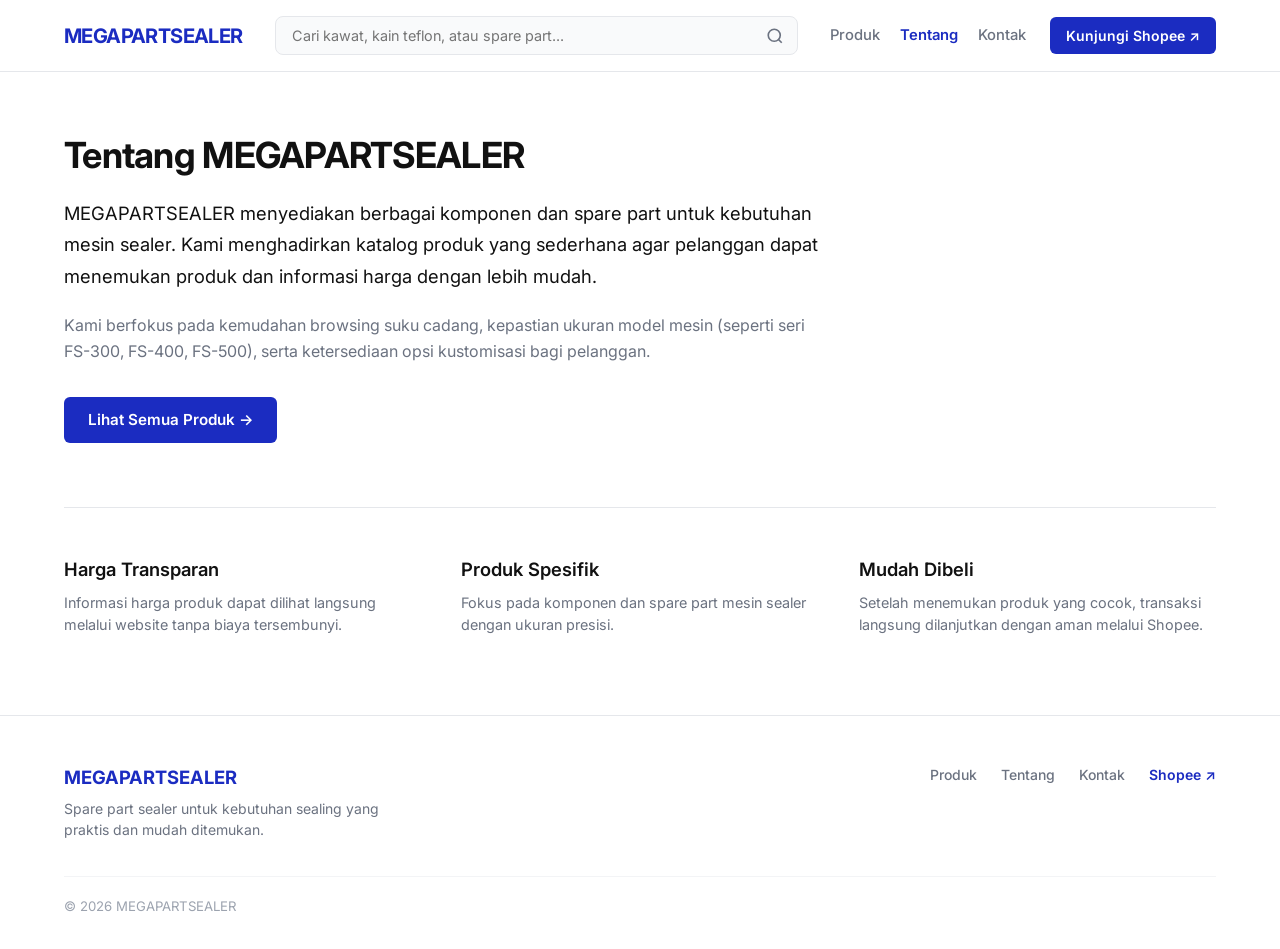
==== about.html @ 577b9db2 "Day One or One Day" ====
<!DOCTYPE html>
<html lang="id">
<head>
  <meta charset="UTF-8">
  <meta name="viewport" content="width=device-width, initial-scale=1.0">
  <title>Tentang Kami — MEGAPARTSEALER</title>
  <meta name="description" content="Tentang MEGAPARTSEALER, penyedia suku cadang dan komponen mesin sealer yang terpercaya dengan harga transparan.">
  
  <!-- CSS Stylesheets -->
  <link rel="stylesheet" href="css/style.css">
  <link rel="stylesheet" href="css/components.css">
  <link rel="stylesheet" href="css/responsive.css">
</head>
<body>

  <!-- Modern Marketplace Navbar -->
  <header class="navbar">
    <div class="container navbar-container">
      <a href="index.html" class="navbar-brand">
        MEGAPARTSEALER
      </a>

      <form class="navbar-search-form" action="products.html" method="GET">
        <input type="text" name="q" class="navbar-search-input" placeholder="Cari kawat, kain teflon, atau spare part..." autocomplete="off">
        <button type="submit" class="navbar-search-btn" aria-label="Cari">
          <svg width="18" height="18" viewBox="0 0 24 24" fill="none" stroke="currentColor" stroke-width="2.2"><circle cx="11" cy="11" r="8"/><line x1="21" y1="21" x2="16.65" y2="16.65"/></svg>
        </button>
      </form>

      <div class="navbar-right">
        <nav class="navbar-nav">
          <a href="products.html" class="nav-link">Produk</a>
          <a href="about.html" class="nav-link active">Tentang</a>
          <a href="contact.html" class="nav-link">Kontak</a>
        </nav>

        <a href="https://shopee.co.id/megapartsealer" target="_blank" rel="noopener noreferrer" class="btn-shopee-nav">
          Kunjungi Shopee ↗
        </a>

        <button type="button" class="hamburger-btn" aria-label="Menu">
          <svg width="24" height="24" fill="none" stroke="currentColor" stroke-width="2" viewBox="0 0 24 24"><path d="M4 6h16M4 12h16M4 18h16"/></svg>
        </button>
      </div>
    </div>
  </header>

  <!-- About Main Content -->
  <main class="container" style="padding-top: 56px; padding-bottom: 80px;">
    <div style="max-width: 760px; margin-bottom: 64px;">
      <h1 class="section-title" style="font-size: 2.25rem; margin-bottom: 16px;">
        Tentang MEGAPARTSEALER
      </h1>
      <p style="font-size: 1.15rem; color: var(--text-main); line-height: 1.7; margin-bottom: 20px;">
        MEGAPARTSEALER menyediakan berbagai komponen dan spare part untuk kebutuhan mesin sealer. Kami menghadirkan katalog produk yang sederhana agar pelanggan dapat menemukan produk dan informasi harga dengan lebih mudah.
      </p>
      <p style="font-size: 1rem; color: var(--text-muted); line-height: 1.65; margin-bottom: 32px;">
        Kami berfokus pada kemudahan browsing suku cadang, kepastian ukuran model mesin (seperti seri FS-300, FS-400, FS-500), serta ketersediaan opsi kustomisasi bagi pelanggan.
      </p>
      <a href="products.html" class="btn-shopee-primary" style="padding: 12px 24px;">
        Lihat Semua Produk &rarr;
      </a>
    </div>

    <!-- 3 Core Points -->
    <div style="border-top: 1px solid var(--border-light); padding-top: 48px;">
      <div class="why-grid">
        <div class="why-item">
          <h3>Harga Transparan</h3>
          <p>Informasi harga produk dapat dilihat langsung melalui website tanpa biaya tersembunyi.</p>
        </div>

        <div class="why-item">
          <h3>Produk Spesifik</h3>
          <p>Fokus pada komponen dan spare part mesin sealer dengan ukuran presisi.</p>
        </div>

        <div class="why-item">
          <h3>Mudah Dibeli</h3>
          <p>Setelah menemukan produk yang cocok, transaksi langsung dilanjutkan dengan aman melalui Shopee.</p>
        </div>
      </div>
    </div>
  </main>

  <!-- Minimal Marketplace Footer -->
  <footer class="footer">
    <div class="container">
      <div class="footer-top">
        <div>
          <div class="footer-brand">MEGAPARTSEALER</div>
          <p class="footer-desc">
            Spare part sealer untuk kebutuhan sealing yang praktis dan mudah ditemukan.
          </p>
        </div>

        <nav class="footer-nav">
          <a href="products.html">Produk</a>
          <a href="about.html">Tentang</a>
          <a href="contact.html">Kontak</a>
          <a href="https://shopee.co.id/megapartsealer" target="_blank" rel="noopener noreferrer" style="color: var(--primary-blue); font-weight: 600;">
            Shopee ↗
          </a>
        </nav>
      </div>

      <div class="footer-bottom">
        &copy; 2026 MEGAPARTSEALER
      </div>
    </div>
  </footer>

  <!-- Scripts -->
  <script src="js/products.js"></script>
  <script src="js/main.js"></script>
</body>
</html>
---- css/style.css ----
/* ==========================================================================
   MEGAPARTSEALER — MODERN MARKETPLACE UX DESIGN SYSTEM
   Color: #1B2CC1 (Primary Blue), #FFFFFF (White), #111111 (Dark Neutral)
   Typography: Inter exclusively
   ========================================================================== */

@import url('https://fonts.googleapis.com/css2?family=Inter:wght@400;500;600;700&display=swap');

:root {
  /* Colors */
  --primary-blue: #1B2CC1;
  --primary-blue-hover: #142094;
  --primary-blue-subtle: #F0F2FF;
  
  --bg-white: #FFFFFF;
  --bg-subtle: #F9FAFB;
  --bg-card: #FFFFFF;

  --text-main: #111111;
  --text-muted: #6B7280;
  --text-light: #9CA3AF;
  --text-white: #FFFFFF;

  --border-subtle: #F3F4F6;
  --border-light: #E5E7EB;

  --badge-green: #059669;
  --badge-green-bg: #ECFDF5;

  /* Typography */
  --font-sans: 'Inter', -apple-system, BlinkMacSystemFont, 'Segoe UI', Roboto, sans-serif;

  /* Layout & Spacing */
  --container-max: 1200px;
  --header-height: 72px;
  --transition: all 0.2s cubic-bezier(0.16, 1, 0.3, 1);
  --shadow-sm: 0 1px 3px 0 rgba(0, 0, 0, 0.05);
  --shadow-hover: 0 8px 16px -4px rgba(0, 0, 0, 0.06);
}

/* CSS Reset */
*, *::before, *::after {
  box-sizing: border-box;
  margin: 0;
  padding: 0;
}

html {
  scroll-behavior: smooth;
  font-size: 16px;
}

body {
  font-family: var(--font-sans);
  background-color: var(--bg-white);
  color: var(--text-main);
  line-height: 1.5;
  -webkit-font-smoothing: antialiased;
  min-height: 100vh;
  display: flex;
  flex-direction: column;
}

img, svg {
  display: block;
  max-width: 100%;
}

a {
  color: inherit;
  text-decoration: none;
  transition: var(--transition);
}

button, input, select, textarea {
  font-family: inherit;
  font-size: inherit;
  color: inherit;
}

/* Container */
.container {
  width: 100%;
  max-width: var(--container-max);
  margin-left: auto;
  margin-right: auto;
  padding-left: 24px;
  padding-right: 24px;
}

.section-spacing {
  padding-top: 56px;
  padding-bottom: 56px;
}

.section-header {
  margin-bottom: 32px;
}

.section-title {
  font-size: 1.5rem;
  font-weight: 700;
  color: var(--text-main);
  letter-spacing: -0.02em;
  margin-bottom: 6px;
}

.section-subtitle {
  font-size: 0.95rem;
  color: var(--text-muted);
}

/* ==========================================================================
   MARKETPLACE NAVBAR
   Left Logo | Center Big Search Bar | Right Links + Shopee CTA
   ========================================================================== */
.navbar {
  position: sticky;
  top: 0;
  z-index: 100;
  background-color: var(--bg-white);
  border-bottom: 1px solid var(--border-light);
  height: var(--header-height);
  display: flex;
  align-items: center;
}

.navbar-container {
  display: grid;
  grid-template-columns: auto 1fr auto;
  align-items: center;
  gap: 32px;
  width: 100%;
}

.navbar-brand {
  font-size: 1.25rem;
  font-weight: 700;
  color: var(--primary-blue);
  letter-spacing: -0.03em;
  white-space: nowrap;
}

/* Prominent Center Search Bar */
.navbar-search-form {
  position: relative;
  width: 100%;
  max-width: 540px;
  margin: 0 auto;
}

.navbar-search-input {
  width: 100%;
  padding: 10px 42px 10px 16px;
  border: 1px solid var(--border-light);
  border-radius: 8px;
  background-color: var(--bg-subtle);
  font-size: 0.9rem;
  color: var(--text-main);
  outline: none;
  transition: var(--transition);
}

.navbar-search-input:focus {
  border-color: var(--primary-blue);
  background-color: #ffffff;
  box-shadow: 0 0 0 3px var(--primary-blue-subtle);
}

.navbar-search-btn {
  position: absolute;
  right: 10px;
  top: 50%;
  transform: translateY(-50%);
  background: none;
  border: none;
  color: var(--text-muted);
  cursor: pointer;
  display: flex;
  align-items: center;
  justify-content: center;
  padding: 4px;
}

.navbar-search-btn:hover {
  color: var(--primary-blue);
}

/* Right Navigation Links */
.navbar-right {
  display: flex;
  align-items: center;
  gap: 24px;
  white-space: nowrap;
}

.navbar-nav {
  display: flex;
  align-items: center;
  gap: 20px;
}

.nav-link {
  font-size: 0.925rem;
  font-weight: 500;
  color: var(--text-muted);
  transition: var(--transition);
}

.nav-link:hover,
.nav-link.active {
  color: var(--primary-blue);
  font-weight: 600;
}

.btn-shopee-nav {
  display: inline-flex;
  align-items: center;
  gap: 4px;
  padding: 8px 16px;
  background-color: var(--primary-blue);
  color: var(--text-white);
  font-size: 0.875rem;
  font-weight: 600;
  border-radius: 6px;
  transition: var(--transition);
}

.btn-shopee-nav:hover {
  background-color: var(--primary-blue-hover);
}

.hamburger-btn {
  display: none;
  background: none;
  border: none;
  cursor: pointer;
  padding: 6px;
  color: var(--text-main);
}

/* ==========================================================================
   COMPACT HERO & SEARCH AREA
   ========================================================================== */
.hero-compact {
  background-color: var(--bg-subtle);
  border-bottom: 1px solid var(--border-subtle);
  padding: 48px 0 40px 0;
  text-align: center;
}

.hero-compact-content {
  max-width: 680px;
  margin: 0 auto;
}

.hero-compact-title {
  font-size: 2rem;
  font-weight: 700;
  color: var(--text-main);
  letter-spacing: -0.02em;
  line-height: 1.25;
  margin-bottom: 10px;
}

.hero-compact-desc {
  font-size: 0.95rem;
  color: var(--text-muted);
  line-height: 1.5;
  margin-bottom: 24px;
}

.hero-search-box {
  display: flex;
  gap: 8px;
  max-width: 580px;
  margin: 0 auto 20px auto;
}

.hero-search-input {
  flex-grow: 1;
  padding: 13px 18px;
  border: 1px solid var(--border-light);
  border-radius: 8px;
  background-color: #ffffff;
  font-size: 0.95rem;
  outline: none;
  transition: var(--transition);
}

.hero-search-input:focus {
  border-color: var(--primary-blue);
  box-shadow: 0 0 0 3px var(--primary-blue-subtle);
}

.hero-search-btn {
  padding: 13px 28px;
  background-color: var(--primary-blue);
  color: var(--text-white);
  border: none;
  border-radius: 8px;
  font-size: 0.95rem;
  font-weight: 600;
  cursor: pointer;
  transition: var(--transition);
}

.hero-search-btn:hover {
  background-color: var(--primary-blue-hover);
}

.quick-category-chips {
  display: flex;
  align-items: center;
  justify-content: center;
  gap: 8px;
  flex-wrap: wrap;
}

.quick-chip {
  padding: 6px 14px;
  background-color: #ffffff;
  border: 1px solid var(--border-light);
  border-radius: 999px;
  font-size: 0.825rem;
  font-weight: 500;
  color: var(--text-muted);
  cursor: pointer;
  transition: var(--transition);
}

.quick-chip:hover {
  border-color: var(--primary-blue);
  color: var(--primary-blue);
}

/* ==========================================================================
   CATEGORY SECTION (4 MAIN CATEGORIES)
   ========================================================================== */
.category-grid-4 {
  display: grid;
  grid-template-columns: repeat(4, 1fr);
  gap: 20px;
  margin-bottom: 20px;
}

.category-card {
  background-color: var(--bg-white);
  border: 1px solid var(--border-light);
  border-radius: 8px;
  padding: 16px;
  display: flex;
  align-items: center;
  gap: 16px;
  transition: var(--transition);
  cursor: pointer;
}

.category-card:hover {
  border-color: var(--primary-blue);
  box-shadow: var(--shadow-sm);
  transform: translateY(-2px);
}

.category-crop-wrap {
  width: 54px;
  height: 54px;
  background-color: var(--bg-subtle);
  border-radius: 6px;
  overflow: hidden;
  display: flex;
  align-items: center;
  justify-content: center;
  flex-shrink: 0;
}

.category-crop-wrap img {
  width: 100%;
  height: 100%;
  object-fit: contain;
}

.category-info h3 {
  font-size: 0.95rem;
  font-weight: 600;
  color: var(--text-main);
  margin-bottom: 2px;
}

.category-info p {
  font-size: 0.8rem;
  color: var(--text-muted);
}

/* ==========================================================================
   MARKETPLACE PRODUCT GRID (4 COLUMNS DESKTOP)
   ========================================================================== */
.product-grid {
  display: grid;
  grid-template-columns: repeat(4, 1fr);
  gap: 24px;
}

.product-card {
  background-color: var(--bg-white);
  border: 1px solid var(--border-light);
  border-radius: 8px;
  overflow: hidden;
  display: flex;
  flex-direction: column;
  transition: var(--transition);
}

.product-card:hover {
  border-color: var(--border-light);
  box-shadow: var(--shadow-hover);
  transform: translateY(-2px);
}

.product-img-box {
  background-color: #ffffff;
  aspect-ratio: 1 / 1;
  padding: 16px;
  display: flex;
  align-items: center;
  justify-content: center;
  border-bottom: 1px solid var(--border-subtle);
  position: relative;
  overflow: hidden;
}

.product-img-box img {
  max-width: 100%;
  max-height: 100%;
  object-fit: contain;
  transition: transform 0.25s ease;
}

.product-card:hover .product-img-box img {
  transform: scale(1.05);
}

.product-card-body {
  padding: 16px;
  display: flex;
  flex-direction: column;
  flex-grow: 1;
}

.product-card-category {
  font-size: 0.75rem;
  font-weight: 500;
  color: var(--text-light);
  margin-bottom: 4px;
  text-transform: uppercase;
  letter-spacing: 0.03em;
}

.product-card-title {
  font-size: 0.95rem;
  font-weight: 600;
  color: var(--text-main);
  line-height: 1.35;
  margin-bottom: 8px;
  display: -webkit-box;
  -webkit-line-clamp: 2;
  -webkit-box-orient: vertical;
  overflow: hidden;
  min-height: 2.7em;
}

.product-card:hover .product-card-title {
  color: var(--primary-blue);
}

.product-stock-tag {
  display: inline-flex;
  align-items: center;
  font-size: 0.75rem;
  font-weight: 600;
  color: var(--badge-green);
  background-color: var(--badge-green-bg);
  padding: 2px 8px;
  border-radius: 4px;
  margin-bottom: 8px;
  align-self: flex-start;
}

.product-card-price {
  font-size: 1.15rem;
  font-weight: 700;
  color: var(--text-main);
  margin-top: auto;
  margin-bottom: 14px;
}

.product-card-actions {
  display: flex;
  align-items: center;
  justify-content: space-between;
  padding-top: 10px;
  border-top: 1px solid var(--border-subtle);
  gap: 8px;
}

.btn-card-detail {
  font-size: 0.825rem;
  font-weight: 600;
  color: var(--text-main);
  transition: var(--transition);
}

.btn-card-detail:hover {
  color: var(--primary-blue);
}

.btn-card-shopee {
  font-size: 0.825rem;
  font-weight: 600;
  color: var(--primary-blue);
  display: inline-flex;
  align-items: center;
  gap: 2px;
  transition: var(--transition);
}

.btn-card-shopee:hover {
  color: var(--primary-blue-hover);
  transform: translateX(2px);
}

/* ==========================================================================
   CATEGORY FILTER PILLS (products.html)
   ========================================================================== */
.filter-pill-nav {
  display: flex;
  align-items: center;
  gap: 8px;
  flex-wrap: wrap;
  margin-bottom: 36px;
}

.filter-btn-pill {
  padding: 8px 18px;
  background-color: #ffffff;
  border: 1px solid var(--border-light);
  border-radius: 999px;
  font-size: 0.875rem;
  font-weight: 500;
  color: var(--text-main);
  cursor: pointer;
  transition: var(--transition);
}

.filter-btn-pill:hover {
  border-color: var(--primary-blue);
  color: var(--primary-blue);
}

.filter-btn-pill.active {
  background-color: var(--primary-blue);
  border-color: var(--primary-blue);
  color: var(--text-white);
  font-weight: 600;
}

/* ==========================================================================
   KENAPA MEGAPARTSEALER
   ========================================================================== */
.why-section {
  border-top: 1px solid var(--border-light);
  background-color: var(--bg-subtle);
}

.why-grid {
  display: grid;
  grid-template-columns: repeat(3, 1fr);
  gap: 40px;
}

.why-item h3 {
  font-size: 1.15rem;
  font-weight: 600;
  color: var(--text-main);
  margin-bottom: 8px;
}

.why-item p {
  font-size: 0.9rem;
  color: var(--text-muted);
  line-height: 1.5;
}

/* ==========================================================================
   MINIMAL FOOTER
   ========================================================================== */
.footer {
  background-color: var(--bg-white);
  border-top: 1px solid var(--border-light);
  padding: 48px 0 32px 0;
  margin-top: auto;
}

.footer-top {
  display: flex;
  align-items: flex-start;
  justify-content: space-between;
  gap: 40px;
  margin-bottom: 36px;
}

.footer-brand {
  font-size: 1.15rem;
  font-weight: 700;
  color: var(--primary-blue);
  margin-bottom: 6px;
}

.footer-desc {
  font-size: 0.875rem;
  color: var(--text-muted);
  max-width: 360px;
  line-height: 1.5;
}

.footer-nav {
  display: flex;
  align-items: center;
  gap: 24px;
}

.footer-nav a {
  font-size: 0.875rem;
  font-weight: 500;
  color: var(--text-muted);
  transition: var(--transition);
}

.footer-nav a:hover {
  color: var(--primary-blue);
}

.footer-bottom {
  padding-top: 20px;
  border-top: 1px solid var(--border-subtle);
  font-size: 0.825rem;
  color: var(--text-light);
}
---- css/components.css ----
/* ==========================================================================
   MEGAPARTSEALER — UI COMPONENTS & PRODUCT DETAIL STYLESHEET
   ========================================================================== */

/* ==========================================================================
   MARKETPLACE PRODUCT DETAIL LAYOUT
   ========================================================================== */
.product-detail-layout {
  display: grid;
  grid-template-columns: 1fr 1.15fr;
  gap: 56px;
  align-items: start;
  margin-bottom: 64px;
}

/* Left: Gallery Box */
.detail-gallery-box {
  background-color: var(--bg-white);
  border: 1px solid var(--border-light);
  border-radius: 8px;
  padding: 32px;
  display: flex;
  flex-direction: column;
  align-items: center;
  justify-content: center;
}

.detail-main-view {
  width: 100%;
  aspect-ratio: 1 / 1;
  display: flex;
  align-items: center;
  justify-content: center;
  margin-bottom: 20px;
}

.detail-main-view img {
  max-width: 100%;
  max-height: 100%;
  object-fit: contain;
}

.detail-thumbs-strip {
  display: flex;
  gap: 12px;
  justify-content: center;
  width: 100%;
}

.thumb-item {
  width: 60px;
  height: 60px;
  border: 1px solid var(--border-light);
  border-radius: 6px;
  padding: 6px;
  cursor: pointer;
  background-color: var(--bg-white);
  transition: var(--transition);
}

.thumb-item.active,
.thumb-item:hover {
  border-color: var(--primary-blue);
}

.thumb-item img {
  width: 100%;
  height: 100%;
  object-fit: contain;
}

/* Right: Detail Content */
.detail-info-box {
  display: flex;
  flex-direction: column;
}

.detail-category-label {
  font-size: 0.8rem;
  font-weight: 600;
  text-transform: uppercase;
  color: var(--primary-blue);
  letter-spacing: 0.05em;
  margin-bottom: 6px;
}

.detail-product-title {
  font-size: 1.75rem;
  font-weight: 700;
  color: var(--text-main);
  line-height: 1.3;
  margin-bottom: 12px;
}

.detail-meta-strip {
  display: flex;
  align-items: center;
  gap: 12px;
  margin-bottom: 18px;
}

.detail-stock-badge {
  display: inline-flex;
  align-items: center;
  gap: 4px;
  font-size: 0.8rem;
  font-weight: 600;
  color: var(--badge-green);
  background-color: var(--badge-green-bg);
  padding: 3px 10px;
  border-radius: 4px;
}

.detail-product-price {
  font-size: 1.85rem;
  font-weight: 700;
  color: var(--primary-blue);
  margin-bottom: 20px;
}

.detail-product-desc {
  font-size: 0.95rem;
  color: var(--text-muted);
  line-height: 1.65;
  margin-bottom: 28px;
  padding-bottom: 24px;
  border-bottom: 1px solid var(--border-light);
}

/* Specifications Table */
.detail-specs-container {
  margin-bottom: 32px;
}

.detail-specs-heading {
  font-size: 1rem;
  font-weight: 600;
  color: var(--text-main);
  margin-bottom: 14px;
}

.specs-table {
  width: 100%;
  border-collapse: collapse;
}

.specs-table tr {
  border-bottom: 1px solid var(--border-subtle);
}

.specs-table td {
  padding: 10px 0;
  font-size: 0.9rem;
}

.specs-table td:first-child {
  color: var(--text-muted);
  width: 38%;
}

.specs-table td:last-child {
  font-weight: 600;
  color: var(--text-main);
}

/* Actions */
.detail-cta-group {
  display: flex;
  align-items: center;
  gap: 16px;
  margin-top: 12px;
}

.btn-shopee-primary {
  display: inline-flex;
  align-items: center;
  justify-content: center;
  gap: 6px;
  padding: 14px 32px;
  background-color: var(--primary-blue);
  color: var(--text-white);
  font-size: 0.95rem;
  font-weight: 600;
  border-radius: 6px;
  transition: var(--transition);
}

.btn-shopee-primary:hover {
  background-color: var(--primary-blue-hover);
  transform: translateY(-1px);
}

.btn-back-products {
  font-size: 0.9rem;
  font-weight: 500;
  color: var(--text-muted);
  display: inline-flex;
  align-items: center;
  gap: 4px;
  transition: var(--transition);
}

.btn-back-products:hover {
  color: var(--primary-blue);
}

/* Empty State */
.empty-state {
  text-align: center;
  padding: 48px 16px;
}

.empty-state h3 {
  font-size: 1.15rem;
  font-weight: 600;
  color: var(--text-main);
  margin-bottom: 6px;
}

.empty-state p {
  font-size: 0.9rem;
  color: var(--text-muted);
  margin-bottom: 16px;
}
---- css/responsive.css ----
/* ==========================================================================
   MEGAPARTSEALER — RESPONSIVE DESIGN & BREAKPOINTS
   Desktop: 4 columns | Tablet: 3 columns | Mobile: 2 columns
   ========================================================================== */

/* Laptop / Small Desktop (< 1080px) */
@media (max-width: 1080px) {
  .product-grid {
    grid-template-columns: repeat(3, 1fr);
    gap: 20px;
  }

  .category-grid-4 {
    grid-template-columns: repeat(2, 1fr);
  }
}

/* Tablet Screens (< 868px) */
@media (max-width: 868px) {
  .navbar-container {
    grid-template-columns: auto 1fr auto;
    gap: 16px;
  }

  .navbar-right .navbar-nav {
    position: fixed;
    top: var(--header-height);
    left: 0;
    width: 100%;
    background-color: var(--bg-white);
    flex-direction: column;
    align-items: flex-start;
    padding: 20px 24px;
    gap: 14px;
    border-bottom: 1px solid var(--border-light);
    transform: translateY(-120%);
    opacity: 0;
    visibility: hidden;
    transition: var(--transition);
    z-index: 99;
  }

  .navbar-right .navbar-nav.mobile-active {
    transform: translateY(0);
    opacity: 1;
    visibility: visible;
  }

  .hamburger-btn {
    display: block;
  }

  .btn-shopee-nav {
    display: none;
  }

  .product-grid {
    grid-template-columns: repeat(3, 1fr);
    gap: 16px;
  }

  .why-grid {
    grid-template-columns: 1fr;
    gap: 24px;
  }

  .product-detail-layout {
    grid-template-columns: 1fr;
    gap: 36px;
  }
}

/* Mobile Screens (< 640px) */
@media (max-width: 640px) {
  .container {
    padding-left: 16px;
    padding-right: 16px;
  }

  .section-spacing {
    padding-top: 36px;
    padding-bottom: 36px;
  }

  .hero-compact {
    padding: 32px 0 28px 0;
  }

  .hero-compact-title {
    font-size: 1.5rem;
  }

  .hero-search-box {
    flex-direction: column;
    gap: 8px;
  }

  .hero-search-btn {
    width: 100%;
  }

  /* 2 Columns on Mobile for Marketplace Experience */
  .category-grid-4 {
    grid-template-columns: repeat(2, 1fr);
    gap: 12px;
  }

  .category-card {
    padding: 12px;
    gap: 10px;
  }

  .category-crop-wrap {
    width: 40px;
    height: 40px;
  }

  .category-info h3 {
    font-size: 0.85rem;
  }

  .category-info p {
    font-size: 0.75rem;
  }

  .product-grid {
    grid-template-columns: repeat(2, 1fr);
    gap: 12px;
  }

  .product-card-body {
    padding: 12px;
  }

  .product-card-title {
    font-size: 0.85rem;
    min-height: 2.5em;
  }

  .product-card-price {
    font-size: 0.95rem;
    margin-bottom: 10px;
  }

  .product-card-actions {
    flex-direction: column;
    align-items: flex-start;
    gap: 6px;
  }

  .detail-cta-group {
    flex-direction: column;
    align-items: stretch;
  }

  .btn-shopee-primary {
    width: 100%;
    text-align: center;
  }

  .footer-top {
    flex-direction: column;
    gap: 20px;
  }

  .footer-nav {
    flex-wrap: wrap;
    gap: 16px;
  }
}
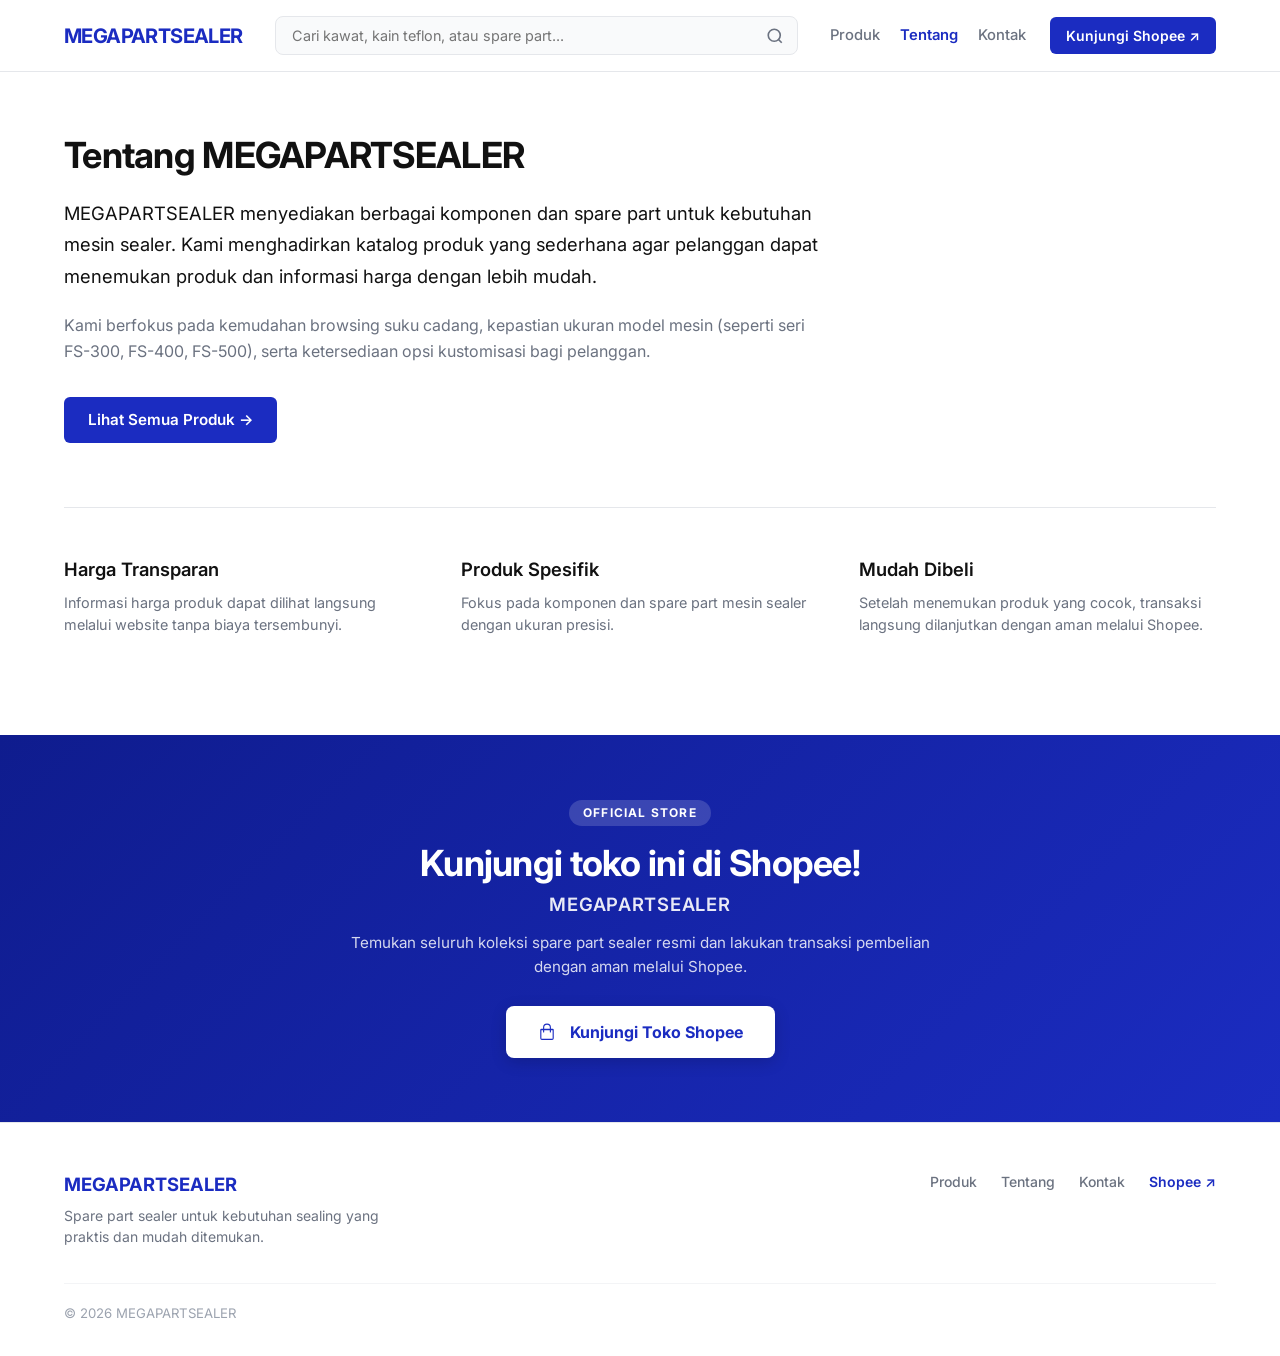
==== commit 05268a83: "Update Link" ====
--- a/about.html
+++ b/about.html
@@ -34,7 +34,7 @@
           <a href="contact.html" class="nav-link">Kontak</a>
         </nav>
 
-        <a href="https://shopee.co.id/megapartsealer" target="_blank" rel="noopener noreferrer" class="btn-shopee-nav">
+        <a href="https://id.shp.ee/gt9T94Rx" target="_blank" rel="noopener noreferrer" class="btn-shopee-nav">
           Kunjungi Shopee ↗
         </a>
 
@@ -83,6 +83,24 @@
     </div>
   </main>
 
+  <!-- Shopee Store Banner CTA -->
+  <section class="shopee-banner-section">
+    <div class="container shopee-banner-container">
+      <div class="shopee-banner-content">
+        <span class="shopee-banner-badge">OFFICIAL STORE</span>
+        <h2 class="shopee-banner-title">Kunjungi toko ini di Shopee!</h2>
+        <p class="shopee-banner-subtitle">MEGAPARTSEALER</p>
+        <p class="shopee-banner-desc">Temukan seluruh koleksi spare part sealer resmi dan lakukan transaksi pembelian dengan aman melalui Shopee.</p>
+        <a href="https://id.shp.ee/gt9T94Rx" target="_blank" rel="noopener noreferrer" class="btn-shopee-banner">
+          <svg width="18" height="18" viewBox="0 0 24 24" fill="currentColor" aria-hidden="true" style="display:inline-block; vertical-align:-3px; margin-right:6px;">
+            <path d="M19.5 7.5h-2.25V6a5.25 5.25 0 00-10.5 0v1.5H4.5A1.5 1.5 0 003 9v11.25A2.25 2.25 0 005.25 22.5h13.5A2.25 2.25 0 0021 20.25V9a1.5 1.5 0 00-1.5-1.5zM8.25 6a3.75 3.75 0 017.5 0v1.5h-7.5V6zm11.25 14.25a.75.75 0 01-.75.75H5.25a.75.75 0 01-.75-.75V9.75h2.25V12a.75.75 0 001.5 0V9.75h7.5V12a.75.75 0 001.5 0V9.75h2.25v10.5z"/>
+          </svg>
+          Kunjungi Toko Shopee
+        </a>
+      </div>
+    </div>
+  </section>
+
   <!-- Minimal Marketplace Footer -->
   <footer class="footer">
     <div class="container">
@@ -98,7 +116,7 @@
           <a href="products.html">Produk</a>
           <a href="about.html">Tentang</a>
           <a href="contact.html">Kontak</a>
-          <a href="https://shopee.co.id/megapartsealer" target="_blank" rel="noopener noreferrer" style="color: var(--primary-blue); font-weight: 600;">
+          <a href="https://id.shp.ee/gt9T94Rx" target="_blank" rel="noopener noreferrer" style="color: var(--primary-blue); font-weight: 600;">
             Shopee ↗
           </a>
         </nav>
--- a/css/style.css
+++ b/css/style.css
@@ -496,37 +496,46 @@
 
 .product-card-actions {
   display: flex;
-  align-items: center;
-  justify-content: space-between;
-  padding-top: 10px;
+  flex-direction: column;
+  gap: 8px;
+  padding-top: 12px;
   border-top: 1px solid var(--border-subtle);
-  gap: 8px;
+}
+
+.btn-card-shopee {
+  display: inline-flex;
+  align-items: center;
+  justify-content: center;
+  gap: 6px;
+  width: 100%;
+  padding: 9px 12px;
+  background-color: var(--primary-blue);
+  color: var(--text-white);
+  font-size: 0.8125rem;
+  font-weight: 600;
+  border-radius: 6px;
+  text-align: center;
+  transition: var(--transition);
+}
+
+.btn-card-shopee:hover {
+  background-color: var(--primary-blue-hover);
+  color: var(--text-white);
+  transform: translateY(-1px);
+  box-shadow: 0 4px 10px rgba(27, 44, 193, 0.2);
 }
 
 .btn-card-detail {
-  font-size: 0.825rem;
-  font-weight: 600;
-  color: var(--text-main);
-  transition: var(--transition);
+  font-size: 0.8125rem;
+  font-weight: 500;
+  color: var(--text-muted);
+  text-align: center;
+  transition: var(--transition);
+  padding: 2px 0;
 }
 
 .btn-card-detail:hover {
   color: var(--primary-blue);
-}
-
-.btn-card-shopee {
-  font-size: 0.825rem;
-  font-weight: 600;
-  color: var(--primary-blue);
-  display: inline-flex;
-  align-items: center;
-  gap: 2px;
-  transition: var(--transition);
-}
-
-.btn-card-shopee:hover {
-  color: var(--primary-blue-hover);
-  transform: translateX(2px);
 }
 
 /* ==========================================================================
@@ -592,6 +601,83 @@
 }
 
 /* ==========================================================================
+   SHOPEE OFFICIAL STORE BANNER CTA
+   ========================================================================== */
+.shopee-banner-section {
+  background: linear-gradient(135deg, #0F1C8E 0%, #1B2CC1 100%);
+  color: var(--text-white);
+  padding: 64px 0;
+  margin-top: 20px;
+}
+
+.shopee-banner-container {
+  text-align: center;
+}
+
+.shopee-banner-content {
+  max-width: 620px;
+  margin: 0 auto;
+}
+
+.shopee-banner-badge {
+  display: inline-block;
+  font-size: 0.75rem;
+  font-weight: 700;
+  letter-spacing: 0.1em;
+  background-color: rgba(255, 255, 255, 0.16);
+  padding: 4px 14px;
+  border-radius: 999px;
+  margin-bottom: 16px;
+  color: #ffffff;
+}
+
+.shopee-banner-title {
+  font-size: 2.25rem;
+  font-weight: 700;
+  letter-spacing: -0.02em;
+  margin-bottom: 6px;
+  color: #ffffff;
+  line-height: 1.2;
+}
+
+.shopee-banner-subtitle {
+  font-size: 1.15rem;
+  font-weight: 600;
+  color: rgba(255, 255, 255, 0.9);
+  margin-bottom: 12px;
+  letter-spacing: 0.04em;
+}
+
+.shopee-banner-desc {
+  font-size: 0.95rem;
+  color: rgba(255, 255, 255, 0.82);
+  line-height: 1.55;
+  margin-bottom: 28px;
+}
+
+.btn-shopee-banner {
+  display: inline-flex;
+  align-items: center;
+  justify-content: center;
+  gap: 8px;
+  padding: 14px 32px;
+  background-color: #ffffff;
+  color: var(--primary-blue);
+  font-size: 1rem;
+  font-weight: 700;
+  border-radius: 8px;
+  box-shadow: 0 4px 16px rgba(0, 0, 0, 0.16);
+  transition: var(--transition);
+}
+
+.btn-shopee-banner:hover {
+  background-color: #f8f9ff;
+  color: var(--primary-blue-hover);
+  transform: translateY(-2px);
+  box-shadow: 0 6px 22px rgba(0, 0, 0, 0.22);
+}
+
+/* ==========================================================================
    MINIMAL FOOTER
    ========================================================================== */
 .footer {
--- a/css/responsive.css
+++ b/css/responsive.css
@@ -144,8 +144,26 @@
 
   .product-card-actions {
     flex-direction: column;
-    align-items: flex-start;
+    align-items: stretch;
     gap: 6px;
+  }
+
+  .shopee-banner-section {
+    padding: 44px 0;
+  }
+
+  .shopee-banner-title {
+    font-size: 1.6rem;
+  }
+
+  .shopee-banner-subtitle {
+    font-size: 1rem;
+  }
+
+  .btn-shopee-banner {
+    width: 100%;
+    padding: 13px 20px;
+    font-size: 0.95rem;
   }
 
   .detail-cta-group {
